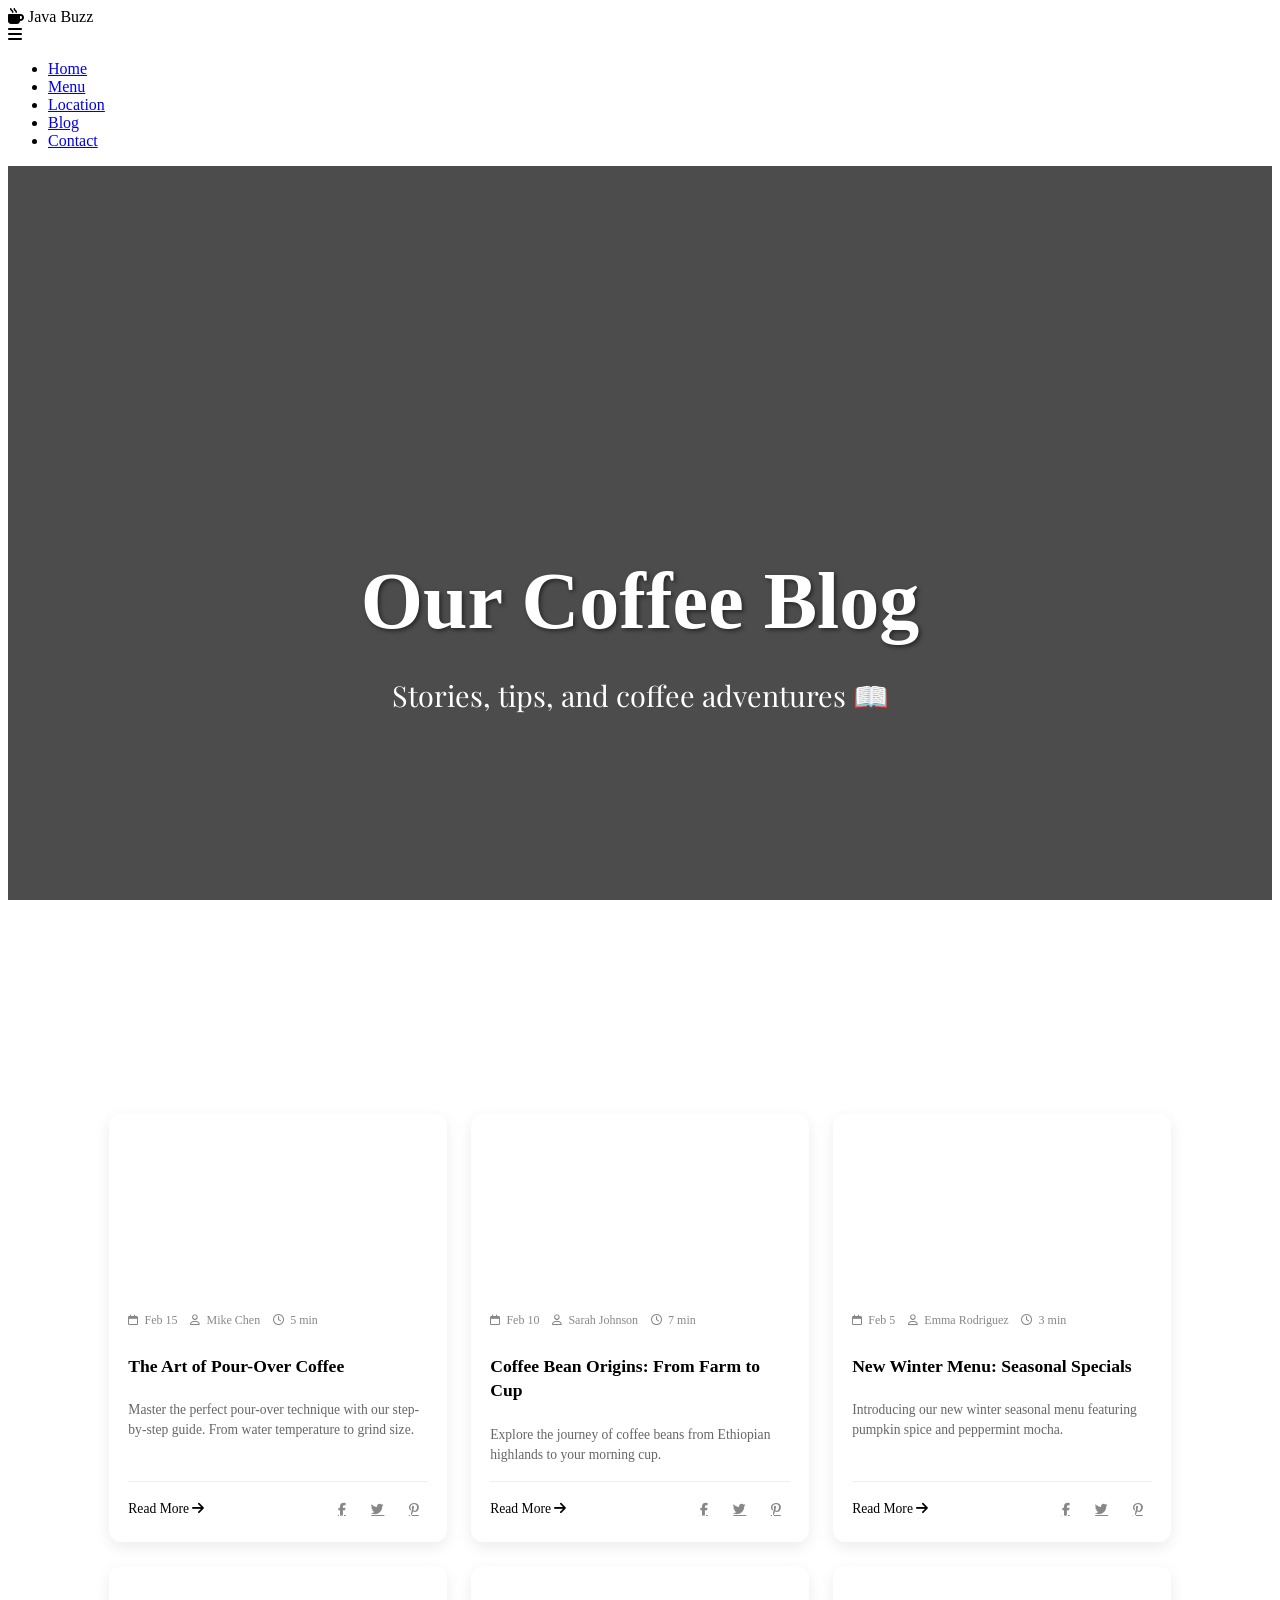
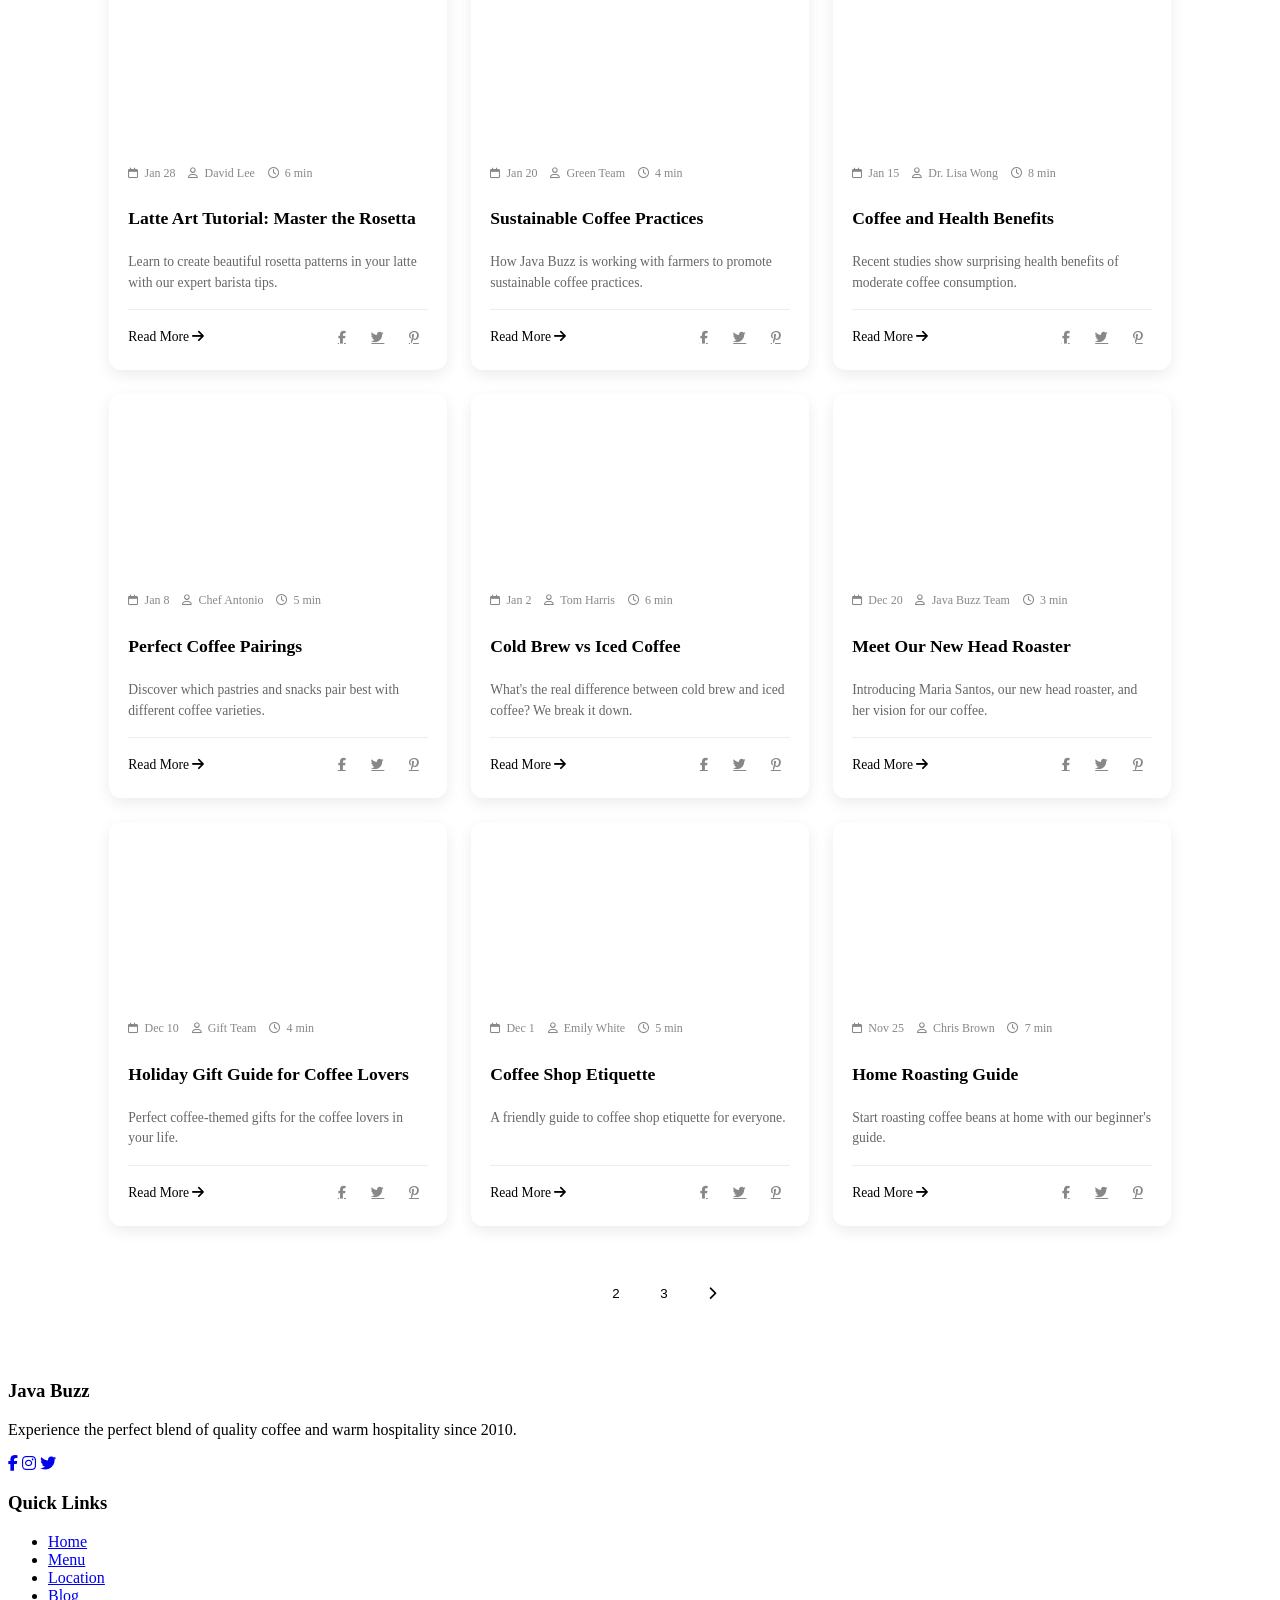
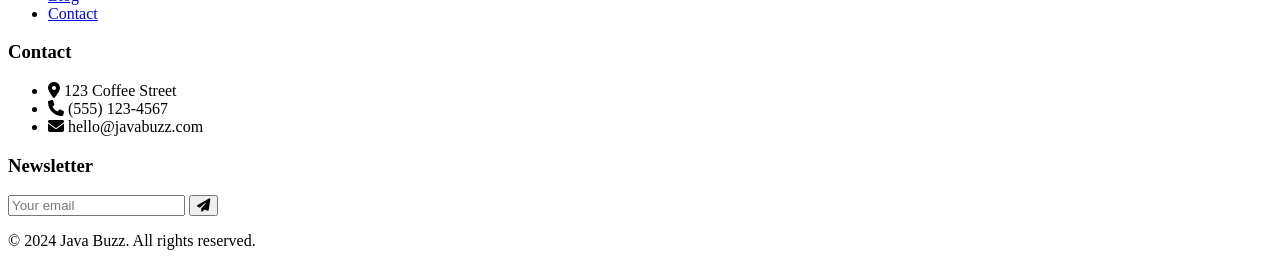
==== blog.html @ 030afa83 "completed" ====
<!DOCTYPE html>
<html lang="en">
<head>
    <meta charset="UTF-8">
    <meta name="viewport" content="width=device-width, initial-scale=1.0">
    <title>Java Buzz - Blog | Coffee News & Stories</title>
    <meta name="description" content="Read the latest coffee articles, brewing tips, and news from Java Buzz. 12 blog posts about coffee culture, recipes, and more.">
    <meta name="keywords" content="coffee blog, coffee articles, brewing tips, coffee news, latte art">
    
    <link rel="stylesheet" href="https://cdnjs.cloudflare.com/ajax/libs/font-awesome/6.4.0/css/all.min.css">
    <link href="https://fonts.googleapis.com/css2?family=Playfair+Display:wght@400;700&family=Poppins:wght@300;400;500;600&display=swap" rel="stylesheet">
    <link rel="stylesheet" href="css/style.css">
    
    <style>
        .page-header {
            background: linear-gradient(rgba(0,0,0,0.7), rgba(0,0,0,0.7)), url('https://images.unsplash.com/photo-1495474472287-4d71bcdd2085?ixlib=rb-4.0.3&auto=format&fit=crop&w=2070&q=80');
            background-size: cover;
            background-position: center;
            background-attachment: fixed;
            height: 100vh;
            display: flex;
            align-items: center;
            justify-content: center;
            text-align: center;
            color: white;
            margin-top: 0;
        }

        .page-header h1 { 
            font-size: 5rem; 
            color: var(--cream); 
            margin-bottom: 1rem;
            text-shadow: 2px 2px 4px rgba(0,0,0,0.5);
        }
        
        .page-header p {
            font-size: 1.8rem;
            font-family: 'Playfair Display', serif;
        }
        
        .blog-container {
            padding: 3rem 8%;
            background: var(--cream);
        }
        
        .blog-grid {
            display: grid;
            grid-template-columns: repeat(auto-fill, minmax(300px, 1fr));
            gap: 1.5rem;
        }
        
        .blog-card {
            background: white;
            border-radius: 12px;
            overflow: hidden;
            box-shadow: 0 5px 15px rgba(0,0,0,0.08);
            transition: var(--transition);
            height: 100%;
            display: flex;
            flex-direction: column;
        }
        
        .blog-card:hover {
            transform: translateY(-5px);
            box-shadow: 0 10px 25px rgba(0,0,0,0.15);
        }
        
        .blog-image {
            height: 180px;
            background-size: cover;
            background-position: center;
            position: relative;
        }
        
        .blog-category {
            position: absolute;
            top: 0.8rem;
            left: 0.8rem;
            background: var(--light-brown);
            color: white;
            padding: 0.3rem 0.8rem;
            border-radius: 20px;
            font-size: 0.75rem;
            font-weight: 500;
            z-index: 2;
        }
        
        .blog-content {
            padding: 1.2rem;
            flex: 1;
            display: flex;
            flex-direction: column;
        }
        
        .blog-meta {
            display: flex;
            gap: 0.8rem;
            color: #888;
            font-size: 0.75rem;
            margin-bottom: 0.5rem;
            flex-wrap: wrap;
        }
        
        .blog-meta i {
            margin-right: 0.2rem;
            color: var(--light-brown);
            font-size: 0.7rem;
        }
        
        .blog-title {
            font-size: 1.1rem;
            margin-bottom: 0.5rem;
            color: var(--dark-brown);
            line-height: 1.4;
            font-weight: 600;
        }
        
        .blog-excerpt {
            color: #666;
            font-size: 0.85rem;
            margin-bottom: 1rem;
            line-height: 1.5;
            flex: 1;
        }
        
        .blog-footer {
            display: flex;
            justify-content: space-between;
            align-items: center;
            border-top: 1px solid #eee;
            padding-top: 0.8rem;
            margin-top: auto;
        }
        
        .read-more {
            color: var(--light-brown);
            text-decoration: none;
            font-weight: 500;
            font-size: 0.85rem;
            transition: var(--transition);
        }
        
        .read-more:hover {
            color: var(--primary-brown);
        }
        
        .share-buttons {
            display: flex;
            gap: 0.5rem;
        }
        
        .share-buttons a {
            color: #888;
            transition: var(--transition);
            width: 28px;
            height: 28px;
            border-radius: 50%;
            display: flex;
            align-items: center;
            justify-content: center;
            background: var(--off-white);
            font-size: 0.8rem;
        }
        
        .share-buttons a:hover {
            background: var(--light-brown);
            color: white;
        }
        
        /* Pagination */
        .pagination {
            display: flex;
            justify-content: center;
            gap: 0.5rem;
            margin-top: 3rem;
        }
        
        .page-btn {
            width: 40px;
            height: 40px;
            border: none;
            background: white;
            border-radius: 8px;
            cursor: pointer;
            transition: var(--transition);
            font-weight: 500;
        }
        
        .page-btn:hover,
        .page-btn.active {
            background: var(--light-brown);
            color: white;
        }
        
        @media (max-width: 768px) {
            .page-header h1 { font-size: 3rem; }
            .page-header p { font-size: 1.4rem; }
            .blog-container { padding: 2rem 5%; }
            .blog-grid { grid-template-columns: 1fr; }
            .blog-image { height: 160px; }
        }
    </style>
</head>
<body>
    <nav class="navbar">
        <div class="logo">
            <i class="fas fa-mug-hot logo-icon"></i>
            <span class="logo-text">Java Buzz</span>
        </div>
        <div class="hamburger"><i class="fas fa-bars"></i></div>
        <ul class="nav-links">
            <li><a href="index.html">Home</a></li>
            <li><a href="menu.html">Menu</a></li>
            <li><a href="location.html">Location</a></li>
            <li><a href="blog.html" class="active">Blog</a></li>
            <li><a href="contact.html">Contact</a></li>
        </ul>
    </nav>

    <section class="page-header">
        <div>
            <h1>Our Coffee Blog</h1>
            <p>Stories, tips, and coffee adventures 📖</p>
        </div>
    </section>

    <section class="blog-container">
        <div id="blog-grid" class="blog-grid"></div>
        
        <!-- Pagination -->
        <div class="pagination">
            <button class="page-btn active">1</button>
            <button class="page-btn">2</button>
            <button class="page-btn">3</button>
            <button class="page-btn"><i class="fas fa-chevron-right"></i></button>
        </div>
    </section>

    <footer>
        <div class="footer-content">
            <div class="footer-section">
                <h3>Java Buzz</h3>
                <p>Experience the perfect blend of quality coffee and warm hospitality since 2010.</p>
                <div class="social-links">
                    <a href="https://www.facebook.com"><i class="fab fa-facebook-f"></i></a>
                    <a href="https://www.instagram.com"><i class="fab fa-instagram"></i></a>
                    <a href="https://x.com"><i class="fab fa-twitter"></i></a>
                </div>
            </div>
            <div class="footer-section">
                <h3>Quick Links</h3>
                <ul>
                    <li><a href="index.html">Home</a></li>
                    <li><a href="menu.html">Menu</a></li>
                    <li><a href="location.html">Location</a></li>
                    <li><a href="blog.html">Blog</a></li>
                    <li><a href="contact.html">Contact</a></li>
                </ul>
            </div>
            <div class="footer-section">
                <h3>Contact</h3>
                <ul>
                    <li><i class="fas fa-map-marker-alt"></i> 123 Coffee Street</li>
                    <li><i class="fas fa-phone"></i> (555) 123-4567</li>
                    <li><i class="fas fa-envelope"></i> hello@javabuzz.com</li>
                </ul>
            </div>
            <div class="footer-section">
                <h3>Newsletter</h3>
                <form class="newsletter-form">
                    <input type="email" placeholder="Your email">
                    <button type="submit"><i class="fas fa-paper-plane"></i></button>
                </form>
            </div>
        </div>
        <div class="copyright">
            <p>&copy; 2024 Java Buzz. All rights reserved.</p>
        </div>
    </footer>

    <script>
        // Blog JSON Data - All images are verified working
        const blogData = [
            {
                id: 1,
                title: "The Art of Pour-Over Coffee",
                date: "2024-02-15",
                author: "Mike Chen",
                excerpt: "Master the perfect pour-over technique with our step-by-step guide. From water temperature to grind size.",
                image: "https://images.unsplash.com/photo-1497515114629-f71d768fd07c?ixlib=rb-4.0.3&auto=format&fit=crop&w=800&q=80",
                category: "Brewing Tips",
                readTime: "5 min"
            },
            {
                id: 2,
                title: "Coffee Bean Origins: From Farm to Cup",
                date: "2024-02-10",
                author: "Sarah Johnson",
                excerpt: "Explore the journey of coffee beans from Ethiopian highlands to your morning cup.",
                image: "https://images.unsplash.com/photo-1442512595331-e89e73853f31?ixlib=rb-4.0.3&auto=format&fit=crop&w=800&q=80",
                category: "Education",
                readTime: "7 min"
            },
            {
                id: 3,
                title: "New Winter Menu: Seasonal Specials",
                date: "2024-02-05",
                author: "Emma Rodriguez",
                excerpt: "Introducing our new winter seasonal menu featuring pumpkin spice and peppermint mocha.",
                image: "https://images.unsplash.com/photo-1514432324607-a09d9b4aefdd?ixlib=rb-4.0.3&auto=format&fit=crop&w=800&q=80",
                category: "News",
                readTime: "3 min"
            },
            {
                id: 4,
                title: "Latte Art Tutorial: Master the Rosetta",
                date: "2024-01-28",
                author: "David Lee",
                excerpt: "Learn to create beautiful rosetta patterns in your latte with our expert barista tips.",
                image: "https://images.unsplash.com/photo-1512568400610-62da28bc8a13?ixlib=rb-4.0.3&auto=format&fit=crop&w=800&q=80",
                category: "Tutorials",
                readTime: "6 min"
            },
            {
                id: 5,
                title: "Sustainable Coffee Practices",
                date: "2024-01-20",
                author: "Green Team",
                excerpt: "How Java Buzz is working with farmers to promote sustainable coffee practices.",
                image: "https://images.unsplash.com/photo-1514432324607-a09d9b4aefdd?ixlib=rb-4.0.3&auto=format&fit=crop&w=800&q=80",
                category: "Sustainability",
                readTime: "4 min"
            },
            {
                id: 6,
                title: "Coffee and Health Benefits",
                date: "2024-01-15",
                author: "Dr. Lisa Wong",
                excerpt: "Recent studies show surprising health benefits of moderate coffee consumption.",
                image: "https://images.unsplash.com/photo-1461023058943-07fcbe16d735?ixlib=rb-4.0.3&auto=format&fit=crop&w=800&q=80",
                category: "Health",
                readTime: "8 min"
            },
            {
                id: 7,
                title: "Perfect Coffee Pairings",
                date: "2024-01-08",
                author: "Chef Antonio",
                excerpt: "Discover which pastries and snacks pair best with different coffee varieties.",
                image: "https://images.unsplash.com/photo-1509785307050-d4066910ec1e?ixlib=rb-4.0.3&auto=format&fit=crop&w=800&q=80",
                category: "Food",
                readTime: "5 min"
            },
            {
                id: 8,
                title: "Cold Brew vs Iced Coffee",
                date: "2024-01-02",
                author: "Tom Harris",
                excerpt: "What's the real difference between cold brew and iced coffee? We break it down.",
                image: "https://images.unsplash.com/photo-1497515114629-f71d768fd07c?ixlib=rb-4.0.3&auto=format&fit=crop&w=800&q=80",
                category: "Brewing",
                readTime: "6 min"
            },
            {
                id: 9,
                title: "Meet Our New Head Roaster",
                date: "2023-12-20",
                author: "Java Buzz Team",
                excerpt: "Introducing Maria Santos, our new head roaster, and her vision for our coffee.",
                image: "https://images.unsplash.com/photo-1534778101976-62847782c213?ixlib=rb-4.0.3&auto=format&fit=crop&w=800&q=80",
                category: "News",
                readTime: "3 min"
            },
            {
                id: 10,
                title: "Holiday Gift Guide for Coffee Lovers",
                date: "2023-12-10",
                author: "Gift Team",
                excerpt: "Perfect coffee-themed gifts for the coffee lovers in your life.",
                image: "https://images.unsplash.com/photo-1461023058943-07fcbe16d735?ixlib=rb-4.0.3&auto=format&fit=crop&w=800&q=80",
                category: "Lifestyle",
                readTime: "4 min"
            },
            {
                id: 11,
                title: "Coffee Shop Etiquette",
                date: "2023-12-01",
                author: "Emily White",
                excerpt: "A friendly guide to coffee shop etiquette for everyone.",
                image: "https://images.unsplash.com/photo-1514432324607-a09d9b4aefdd?ixlib=rb-4.0.3&auto=format&fit=crop&w=800&q=80",
                category: "Lifestyle",
                readTime: "5 min"
            },
            {
                id: 12,
                title: "Home Roasting Guide",
                date: "2023-11-25",
                author: "Chris Brown",
                excerpt: "Start roasting coffee beans at home with our beginner's guide.",
                image: "https://images.unsplash.com/photo-1570968915860-54d5c301fa9f?ixlib=rb-4.0.3&auto=format&fit=crop&w=800&q=80",
                category: "Tutorials",
                readTime: "7 min"
            }
        ];

        // Render blog posts
        function renderBlogs() {
            const blogGrid = document.getElementById('blog-grid');
            
            blogGrid.innerHTML = blogData.map(blog => `
                <div class="blog-card">
                    <div class="blog-image" style="background-image: url('${blog.image}')">
                        <span class="blog-category">${blog.category}</span>
                    </div>
                    <div class="blog-content">
                        <div class="blog-meta">
                            <span><i class="far fa-calendar"></i> ${new Date(blog.date).toLocaleDateString('en-US', { month: 'short', day: 'numeric' })}</span>
                            <span><i class="far fa-user"></i> ${blog.author}</span>
                            <span><i class="far fa-clock"></i> ${blog.readTime}</span>
                        </div>
                        <h3 class="blog-title">${blog.title}</h3>
                        <p class="blog-excerpt">${blog.excerpt}</p>
                        <div class="blog-footer">
                            <a href="#" class="read-more">Read More <i class="fas fa-arrow-right"></i></a>
                            <div class="share-buttons">
                                <a href="#"><i class="fab fa-facebook-f"></i></a>
                                <a href="#"><i class="fab fa-twitter"></i></a>
                                <a href="#"><i class="fab fa-pinterest-p"></i></a>
                            </div>
                        </div>
                    </div>
                </div>
            `).join('');
        }

        // Call render function when page loads
        document.addEventListener('DOMContentLoaded', renderBlogs);
    </script>
    <script src="js/main.js"></script>
</body>
</html>
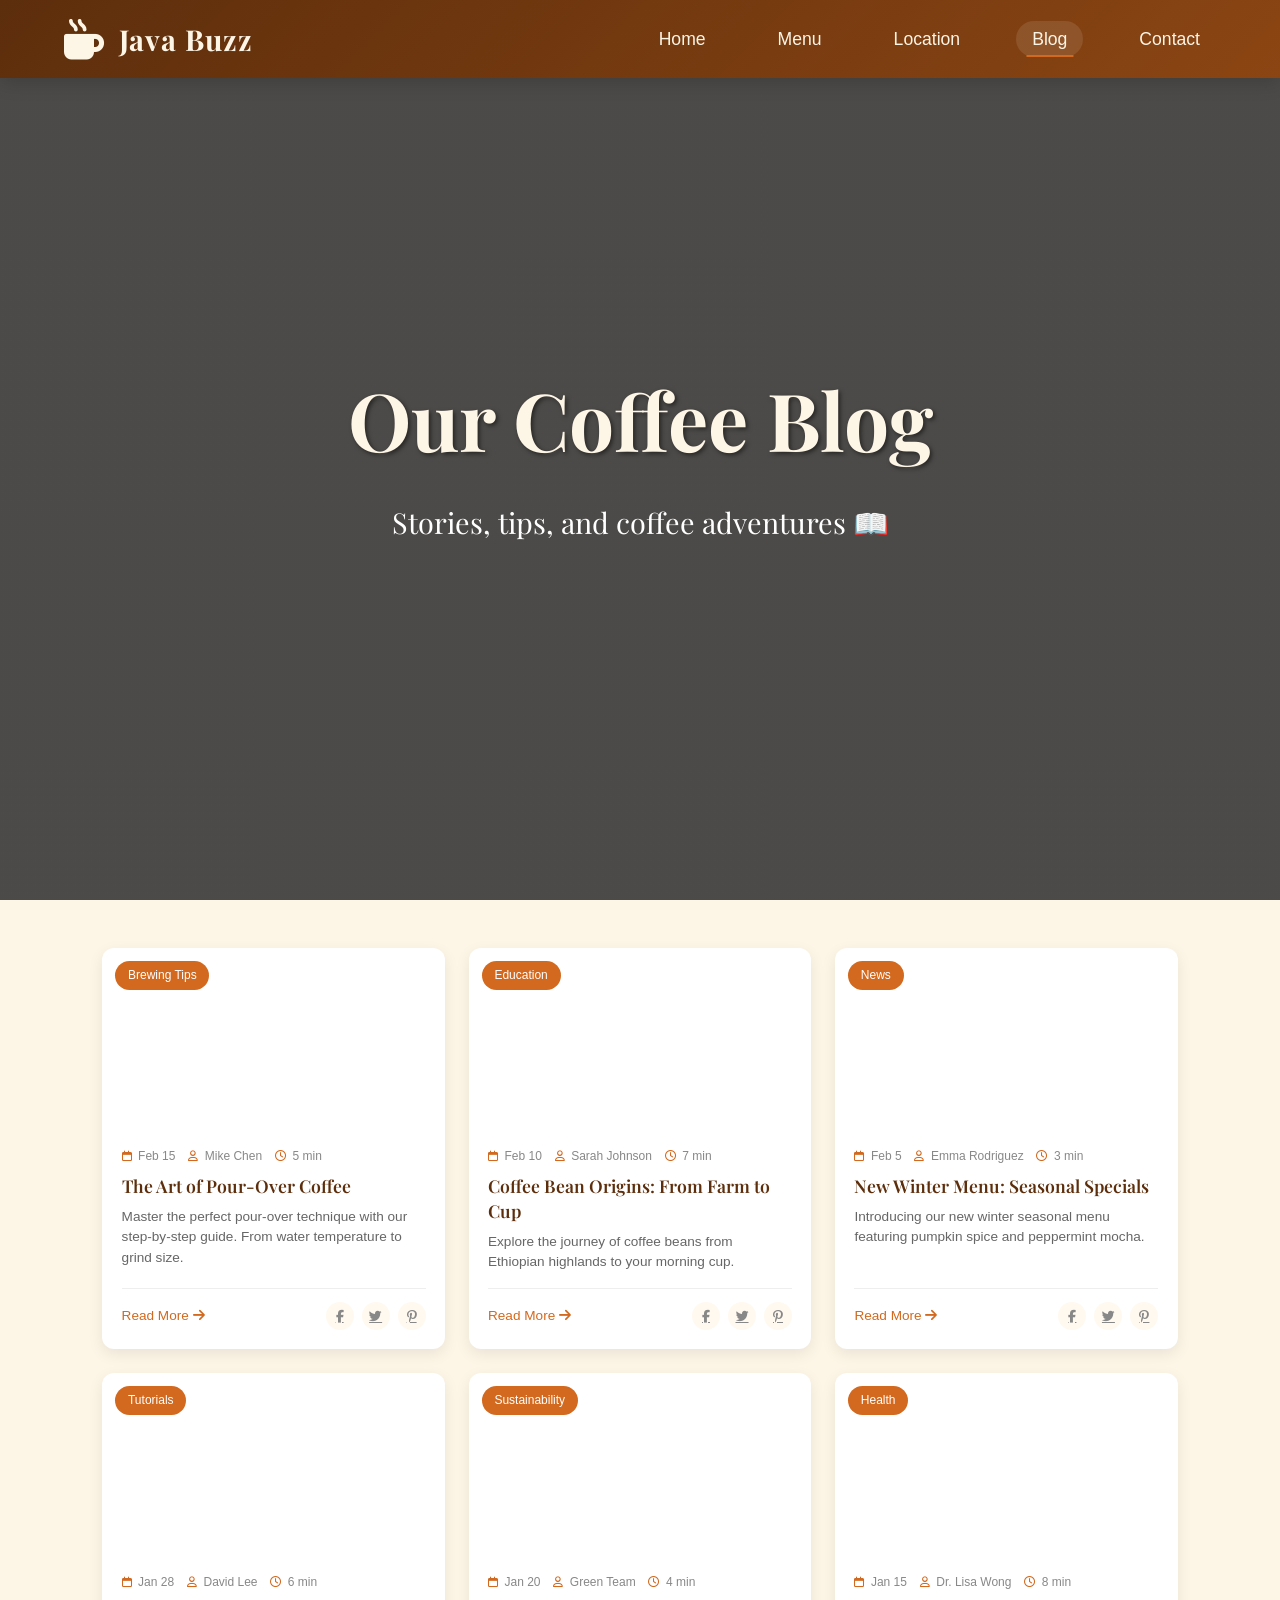
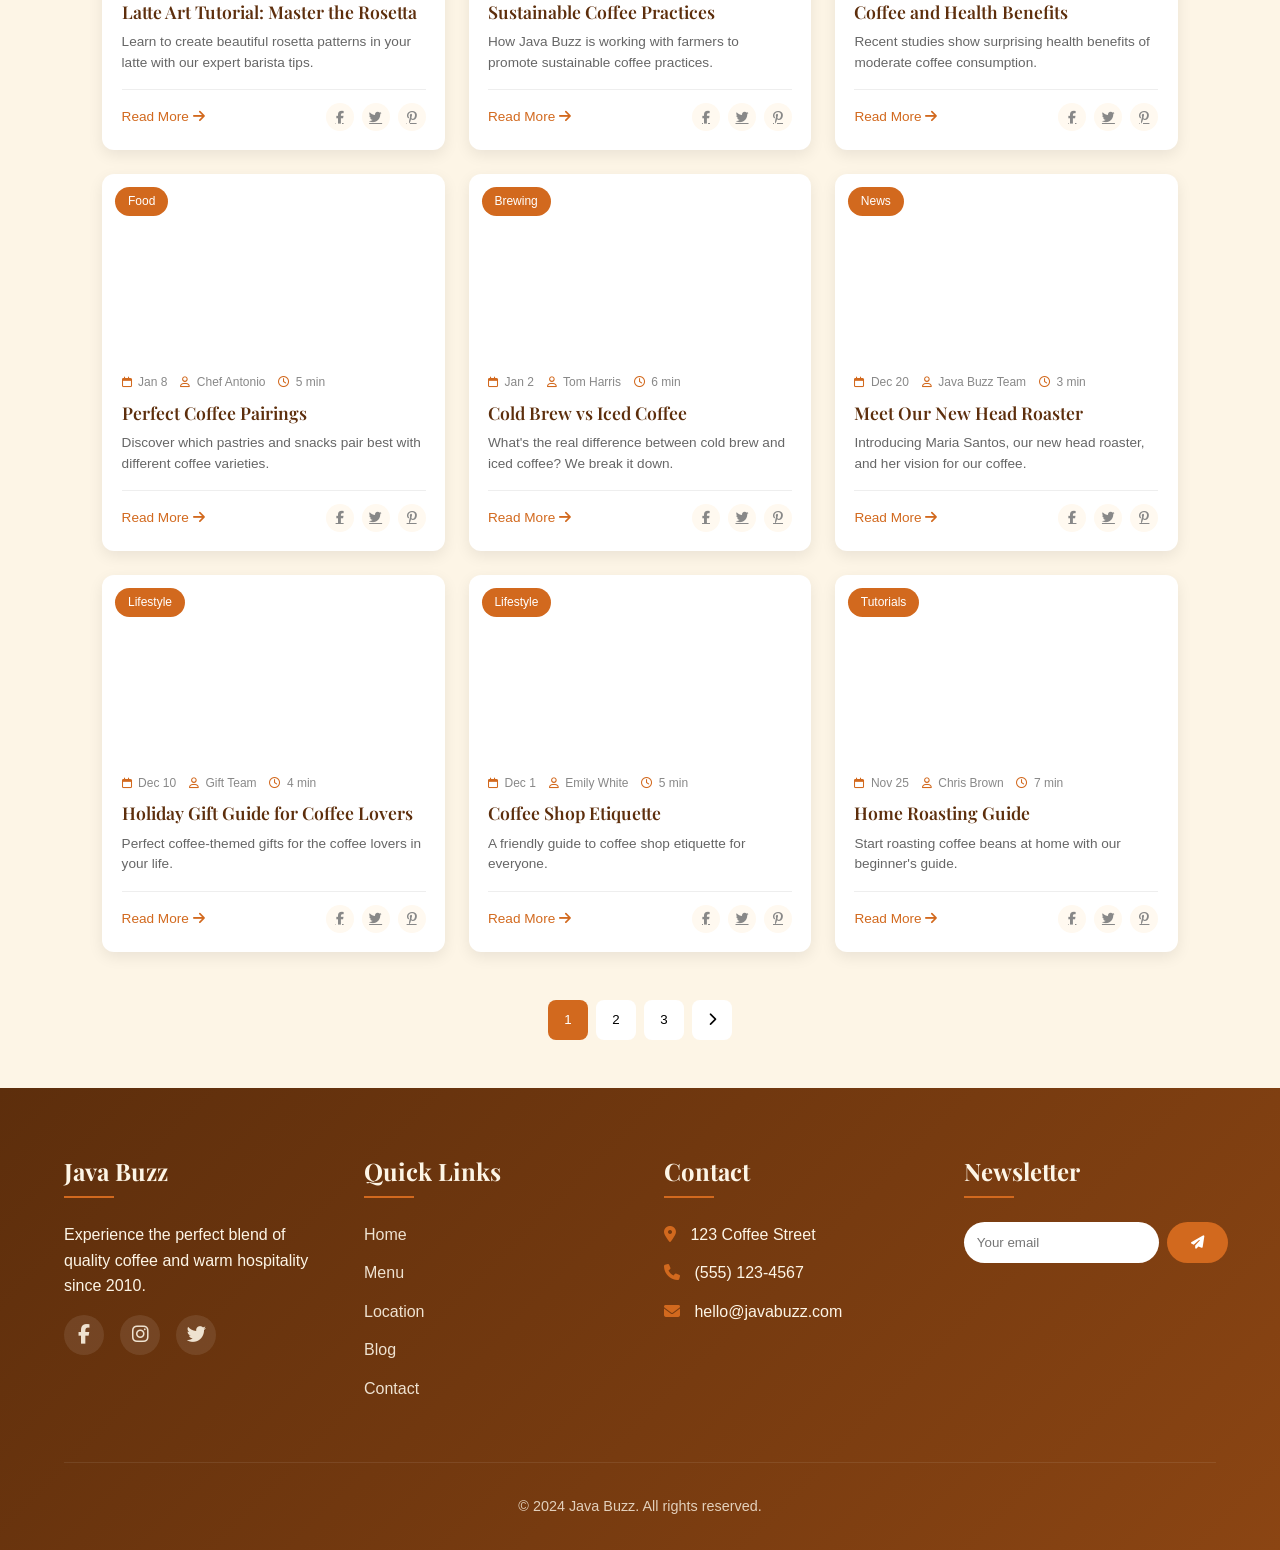
==== commit 330494ff: "updated" ====
--- a/blog.html
+++ b/blog.html
@@ -9,7 +9,7 @@
     
     <link rel="stylesheet" href="https://cdnjs.cloudflare.com/ajax/libs/font-awesome/6.4.0/css/all.min.css">
     <link href="https://fonts.googleapis.com/css2?family=Playfair+Display:wght@400;700&family=Poppins:wght@300;400;500;600&display=swap" rel="stylesheet">
-    <link rel="stylesheet" href="css/style.css">
+    <link rel="stylesheet" href="CSS/style.css">
     
     <style>
         .page-header {
--- a/CSS/style.css
+++ b/CSS/style.css
@@ -0,0 +1,291 @@
+/* ===== RESET & BASE STYLES ===== */
+* {
+    margin: 0;
+    padding: 0;
+    box-sizing: border-box;
+}
+
+:root {
+    --primary-brown: #8B4513;
+    --light-brown: #D2691E;
+    --dark-brown: #5D2E0C;
+    --primary-green: #2E5C4E;
+    --light-green: #4A7C6B;
+    --cream: #FDF5E6;
+    --off-white: #FFF9F0;
+    --shadow: 0 10px 30px rgba(0,0,0,0.1);
+    --transition: all 0.3s ease;
+}
+
+body {
+    font-family: 'Poppins', sans-serif;
+    color: #333;
+    background-color: var(--off-white);
+    line-height: 1.6;
+    overflow-x: hidden;
+}
+
+h1, h2, h3, h4 {
+    font-family: 'Playfair Display', serif;
+    color: var(--dark-brown);
+}
+
+/* ===== NAVIGATION BAR ===== */
+.navbar {
+    background: linear-gradient(135deg, var(--dark-brown) 0%, var(--primary-brown) 100%);
+    padding: 1rem 5%;
+    display: flex;
+    justify-content: space-between;
+    align-items: center;
+    position: fixed;
+    width: 100%;
+    top: 0;
+    z-index: 1000;
+    box-shadow: 0 2px 20px rgba(0,0,0,0.2);
+}
+
+.logo {
+    display: flex;
+    align-items: center;
+    gap: 15px;
+}
+
+.logo-icon {
+    font-size: 2.5rem;
+    color: var(--cream);
+    animation: steam 2s infinite;
+}
+
+@keyframes steam {
+    0%, 100% { transform: translateY(0); }
+    50% { transform: translateY(-5px); }
+}
+
+.logo-text {
+    font-family: 'Playfair Display', serif;
+    font-size: 1.8rem;
+    font-weight: 700;
+    color: var(--cream);
+    letter-spacing: 1px;
+}
+
+.nav-links {
+    display: flex;
+    gap: 2.5rem;
+    list-style: none;
+}
+
+.nav-links a {
+    color: var(--cream);
+    text-decoration: none;
+    font-weight: 500;
+    font-size: 1.1rem;
+    padding: 0.5rem 1rem;
+    border-radius: 25px;
+    transition: var(--transition);
+    position: relative;
+}
+
+.nav-links a::after {
+    content: '';
+    position: absolute;
+    bottom: 0;
+    left: 50%;
+    transform: translateX(-50%);
+    width: 0;
+    height: 2px;
+    background: var(--light-brown);
+    transition: var(--transition);
+}
+
+.nav-links a:hover::after,
+.nav-links a.active::after {
+    width: 70%;
+}
+
+.nav-links a:hover,
+.nav-links a.active {
+    background: rgba(255,255,255,0.1);
+}
+
+.hamburger {
+    display: none;
+    font-size: 1.8rem;
+    color: var(--cream);
+    cursor: pointer;
+}
+
+/* ===== FOOTER ===== */
+footer {
+    background: linear-gradient(135deg, var(--dark-brown) 0%, var(--primary-brown) 100%);
+    color: var(--cream);
+    padding: 4rem 5% 2rem;
+}
+
+.footer-content {
+    display: grid;
+    grid-template-columns: repeat(auto-fit, minmax(250px, 1fr));
+    gap: 3rem;
+    margin-bottom: 3rem;
+}
+
+.footer-section h3 {
+    color: var(--cream);
+    margin-bottom: 1.5rem;
+    font-size: 1.5rem;
+    position: relative;
+    padding-bottom: 0.5rem;
+}
+
+.footer-section h3::after {
+    content: '';
+    position: absolute;
+    left: 0;
+    bottom: 0;
+    width: 50px;
+    height: 2px;
+    background: var(--light-brown);
+}
+
+.footer-section ul {
+    list-style: none;
+}
+
+.footer-section ul li {
+    margin-bottom: 0.8rem;
+}
+
+.footer-section ul li i {
+    margin-right: 10px;
+    color: var(--light-brown);
+}
+
+.footer-section a {
+    color: var(--cream);
+    text-decoration: none;
+    transition: var(--transition);
+    opacity: 0.9;
+}
+
+.footer-section a:hover {
+    color: var(--light-brown);
+    opacity: 1;
+    padding-left: 5px;
+}
+
+.social-links {
+    display: flex;
+    gap: 1rem;
+    margin-top: 1rem;
+}
+
+.social-links a {
+    display: flex;
+    align-items: center;
+    justify-content: center;
+    width: 40px;
+    height: 40px;
+    background: rgba(255,255,255,0.1);
+    border-radius: 50%;
+    font-size: 1.2rem;
+    transition: var(--transition);
+}
+
+.social-links a:hover {
+    background: var(--light-brown);
+    transform: translateY(-3px);
+}
+
+.newsletter-form {
+    display: flex;
+    gap: 0.5rem;
+}
+
+.newsletter-form input {
+    flex: 1;
+    padding: 0.8rem;
+    border: none;
+    border-radius: 25px;
+    outline: none;
+}
+
+.newsletter-form button {
+    background: var(--light-brown);
+    color: white;
+    border: none;
+    padding: 0.8rem 1.5rem;
+    border-radius: 25px;
+    cursor: pointer;
+    transition: var(--transition);
+}
+
+.newsletter-form button:hover {
+    background: var(--primary-brown);
+    transform: scale(1.05);
+}
+
+.copyright {
+    text-align: center;
+    padding-top: 2rem;
+    border-top: 1px solid rgba(255,255,255,0.1);
+    font-size: 0.9rem;
+    opacity: 0.8;
+}
+
+/* ===== RESPONSIVE ===== */
+@media (max-width: 768px) {
+    .hamburger {
+        display: block;
+    }
+
+    .nav-links {
+        display: none;
+        position: absolute;
+        top: 100%;
+        left: 0;
+        width: 100%;
+        background: linear-gradient(135deg, var(--dark-brown) 0%, var(--primary-brown) 100%);
+        flex-direction: column;
+        padding: 2rem;
+        gap: 1.5rem;
+        text-align: center;
+    }
+
+    .nav-links.active {
+        display: flex;
+    }
+
+    .footer-content {
+        grid-template-columns: 1fr;
+        text-align: center;
+    }
+
+    .footer-section h3::after {
+        left: 50%;
+        transform: translateX(-50%);
+    }
+
+    .social-links {
+        justify-content: center;
+    }
+
+    .newsletter-form {
+        flex-direction: column;
+    }
+}
+
+/* ===== ANIMATIONS ===== */
+@keyframes fadeIn {
+    from {
+        opacity: 0;
+        transform: translateY(20px);
+    }
+    to {
+        opacity: 1;
+        transform: translateY(0);
+    }
+}
+
+.fade-in {
+    animation: fadeIn 1s ease forwards;
+}
